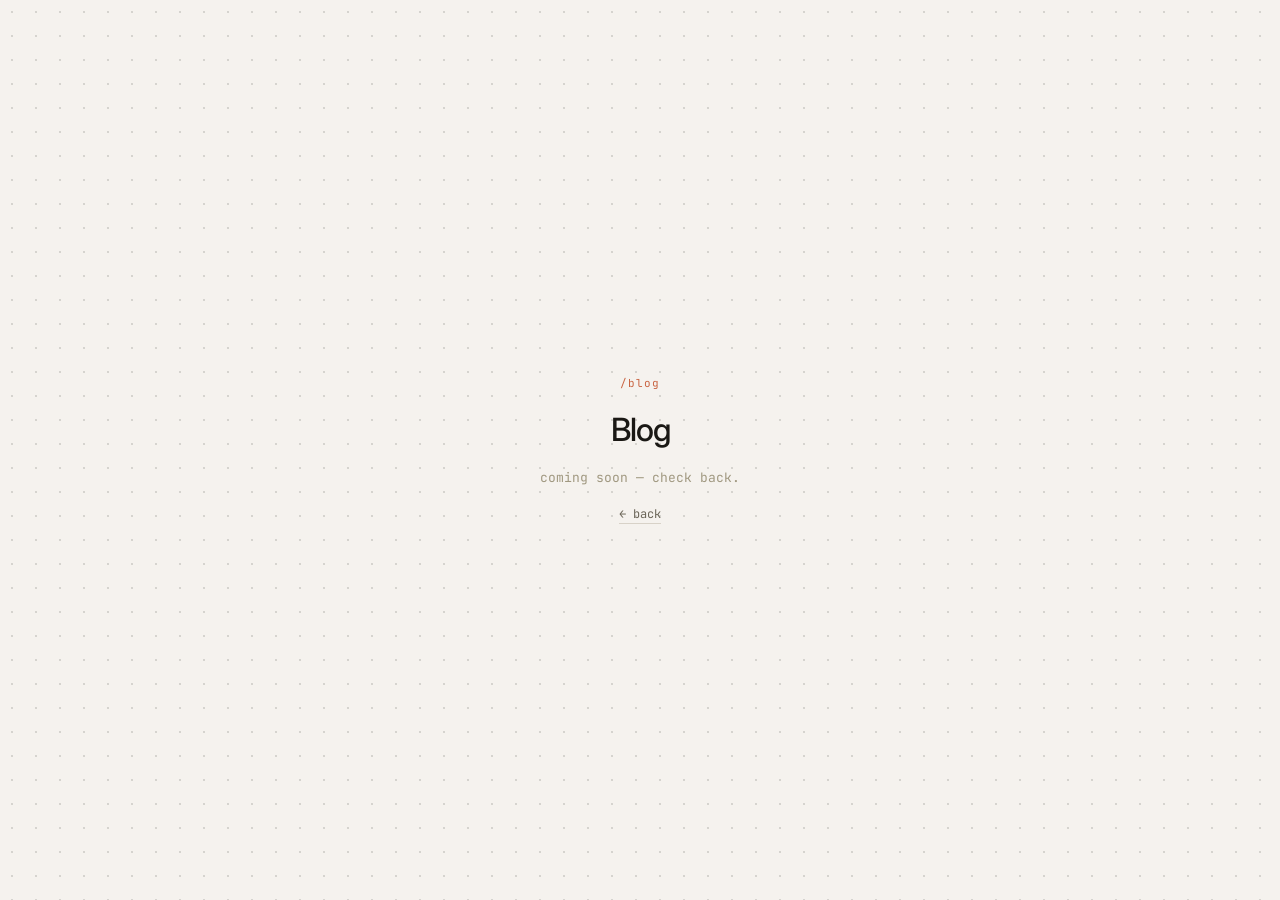
==== blog.html @ 1ad3049e "Add GitHub commits sync, favicons, placeholder pages, and content updates - Worker.js: GitHub GraphQ" ====
<!DOCTYPE html>
<html lang="en">
<head>
  <meta charset="UTF-8">
  <meta name="viewport" content="width=device-width, initial-scale=1.0">
  <title>Blog · sandeval</title>
  <link rel="preconnect" href="https://fonts.googleapis.com">
  <link href="https://fonts.googleapis.com/css2?family=Inter:wght@300;400;500&family=JetBrains+Mono:wght@400&display=swap" rel="stylesheet">
  <style>
    *, *::before, *::after { box-sizing: border-box; margin: 0; padding: 0; }
    :root {
      --bg: #f5f2ee; --border: #d8d2c8; --text: #1a1814;
      --text2: #6b6558; --text3: #a09880; --accent: #c96442;
    }
    body {
      font-family: 'Inter', sans-serif;
      background-color: var(--bg);
      background-image: radial-gradient(rgba(26,24,20,0.14) 1.4px, transparent 1.4px);
      background-size: 24px 24px;
      color: var(--text);
      min-height: 100vh;
      display: flex;
      align-items: center;
      justify-content: center;
    }
    .wrap {
      text-align: center;
      display: flex;
      flex-direction: column;
      align-items: center;
      gap: 20px;
    }
    .slug {
      font-family: 'JetBrains Mono', monospace;
      font-size: 11px;
      color: var(--accent);
      letter-spacing: 0.08em;
    }
    h1 {
      font-size: 32px;
      font-weight: 500;
      letter-spacing: -1px;
      color: var(--text);
    }
    p {
      font-size: 13px;
      color: var(--text3);
      font-family: 'JetBrains Mono', monospace;
    }
    a {
      font-size: 12px;
      color: var(--text2);
      text-decoration: none;
      font-family: 'JetBrains Mono', monospace;
      border-bottom: 0.5px solid var(--border);
      padding-bottom: 1px;
      transition: color 0.15s, border-color 0.15s;
    }
    a:hover { color: var(--accent); border-color: var(--accent); }
  </style>
</head>
<body>
  <div class="wrap">
    <span class="slug">/blog</span>
    <h1>Blog</h1>
    <p>coming soon — check back.</p>
    <a href="/">← back</a>
  </div>
</body>
</html>
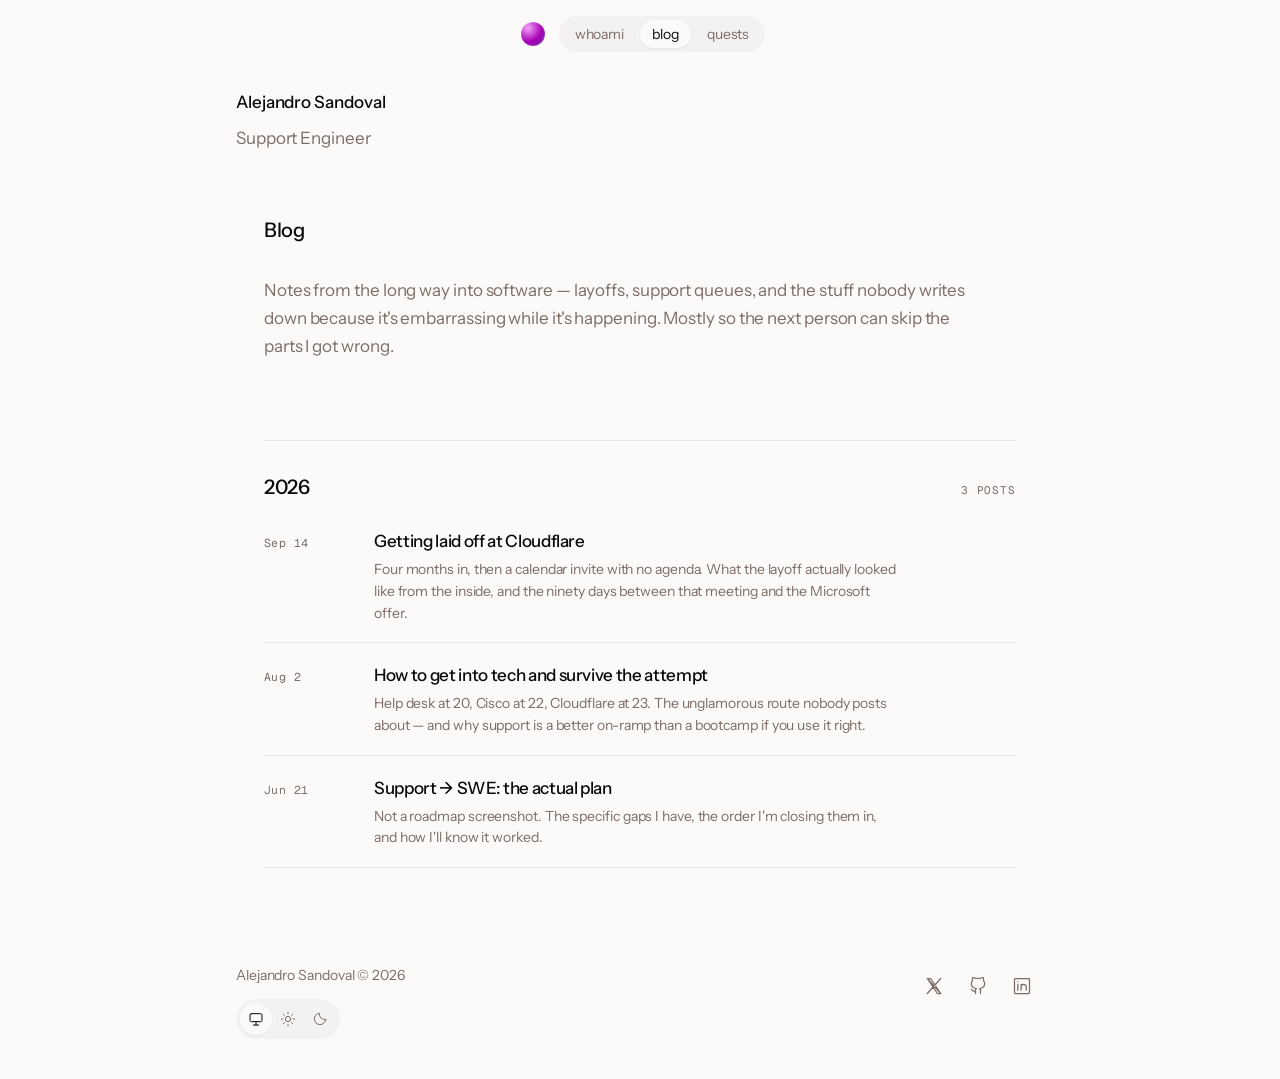
==== commit 25962a68: "Refactor: editorial template with shared styles, theme switcher, quests page Replace single-file ind" ====
--- a/blog.html
+++ b/blog.html
@@ -1,70 +1,96 @@
-<!DOCTYPE html>
-<html lang="en">
-<head>
-  <meta charset="UTF-8">
-  <meta name="viewport" content="width=device-width, initial-scale=1.0">
-  <title>Blog · sandeval</title>
-  <link rel="preconnect" href="https://fonts.googleapis.com">
-  <link href="https://fonts.googleapis.com/css2?family=Inter:wght@300;400;500&family=JetBrains+Mono:wght@400&display=swap" rel="stylesheet">
-  <style>
-    *, *::before, *::after { box-sizing: border-box; margin: 0; padding: 0; }
-    :root {
-      --bg: #f5f2ee; --border: #d8d2c8; --text: #1a1814;
-      --text2: #6b6558; --text3: #a09880; --accent: #c96442;
-    }
-    body {
-      font-family: 'Inter', sans-serif;
-      background-color: var(--bg);
-      background-image: radial-gradient(rgba(26,24,20,0.14) 1.4px, transparent 1.4px);
-      background-size: 24px 24px;
-      color: var(--text);
-      min-height: 100vh;
-      display: flex;
-      align-items: center;
-      justify-content: center;
-    }
-    .wrap {
-      text-align: center;
-      display: flex;
-      flex-direction: column;
-      align-items: center;
-      gap: 20px;
-    }
-    .slug {
-      font-family: 'JetBrains Mono', monospace;
-      font-size: 11px;
-      color: var(--accent);
-      letter-spacing: 0.08em;
-    }
-    h1 {
-      font-size: 32px;
-      font-weight: 500;
-      letter-spacing: -1px;
-      color: var(--text);
-    }
-    p {
-      font-size: 13px;
-      color: var(--text3);
-      font-family: 'JetBrains Mono', monospace;
-    }
-    a {
-      font-size: 12px;
-      color: var(--text2);
-      text-decoration: none;
-      font-family: 'JetBrains Mono', monospace;
-      border-bottom: 0.5px solid var(--border);
-      padding-bottom: 1px;
-      transition: color 0.15s, border-color 0.15s;
-    }
-    a:hover { color: var(--accent); border-color: var(--accent); }
-  </style>
-</head>
-<body>
-  <div class="wrap">
-    <span class="slug">/blog</span>
-    <h1>Blog</h1>
-    <p>coming soon — check back.</p>
-    <a href="/">← back</a>
-  </div>
-</body>
-</html>
+<!DOCTYPE html>
+<html lang="en">
+<head>
+<meta charset="UTF-8">
+<meta name="viewport" content="width=device-width, initial-scale=1">
+<title>Blog — Alejandro Sandoval</title>
+<meta name="description" content="Notes on getting into tech, surviving a layoff, and moving from support into software engineering.">
+<link rel="preconnect" href="https://fonts.googleapis.com">
+<link rel="preconnect" href="https://fonts.gstatic.com" crossorigin>
+<link href="https://fonts.googleapis.com/css2?family=Instrument+Sans:ital,wght@0,400..700;1,400..700&family=Geist+Mono:wght@300..600&display=swap" rel="stylesheet">
+<link rel="stylesheet" href="styles.css">
+<script src="site.js"></script>
+</head>
+<body>
+
+<a class="skip-link" href="#main">Skip to content</a>
+<nav class="nav" id="nav" aria-label="Main navigation">
+  <div class="nav-in">
+    <a class="brand" href="index.html" aria-label="Alejandro Sandoval — home"><span class="brand-dot" aria-hidden="true"></span></a>
+    <div class="nav-links">
+      <a href="index.html">whoami</a>
+      <a href="blog.html" aria-current="page">blog</a>
+      <a href="quests.html">quests</a>
+    </div>
+  </div>
+</nav>
+
+<header class="site-header">
+  <a href="index.html">Alejandro Sandoval</a>
+  <p>Support Engineer</p>
+</header>
+
+<main id="main" tabindex="-1">
+
+  <h1>Blog</h1>
+  <div class="prose">
+    <p>Notes from the long way into software — layoffs, support queues, and the stuff nobody writes down because it's embarrassing while it's happening. Mostly so the next person can skip the parts I got wrong.</p>
+  </div>
+
+  <section class="section" aria-labelledby="y2026">
+    <div class="section-head">
+      <h2 id="y2026">2026</h2>
+      <span class="section-meta">3 posts</span>
+    </div>
+
+    <a class="post-row" href="post-layoff.html">
+      <time datetime="2026-09-14">Sep 14</time>
+      <div>
+        <h3>Getting laid off at Cloudflare</h3>
+        <p>Four months in, then a calendar invite with no agenda. What the layoff actually looked like from the inside, and the ninety days between that meeting and the Microsoft offer.</p>
+      </div>
+    </a>
+
+    <a class="post-row" href="#">
+      <time datetime="2026-08-02">Aug 2</time>
+      <div>
+        <h3>How to get into tech and survive the attempt</h3>
+        <p>Help desk at 20, Cisco at 22, Cloudflare at 23. The unglamorous route nobody posts about — and why support is a better on-ramp than a bootcamp if you use it right.</p>
+      </div>
+    </a>
+
+    <a class="post-row" href="#">
+      <time datetime="2026-06-21">Jun 21</time>
+      <div>
+        <h3>Support → SWE: the actual plan</h3>
+        <p>Not a roadmap screenshot. The specific gaps I have, the order I'm closing them in, and how I'll know it worked.</p>
+      </div>
+    </a>
+  </section>
+
+</main>
+
+<footer>
+  <div class="footer-info">
+    <span>Alejandro Sandoval © 2026</span>
+    <div class="theme-picker" role="group" aria-label="Theme preference">
+      <button class="icon-btn" type="button" data-theme-choice="system" aria-label="System theme" aria-pressed="true" title="System theme"><svg viewBox="0 0 24 24" aria-hidden="true"><rect x="3" y="4" width="18" height="12" rx="2"/><path d="M8 21h8m-4-5v5"/></svg></button>
+      <button class="icon-btn" type="button" data-theme-choice="light" aria-label="Light theme" aria-pressed="false" title="Light theme"><svg viewBox="0 0 24 24" aria-hidden="true"><circle cx="12" cy="12" r="4"/><path d="M12 2v2m0 16v2M2 12h2m16 0h2M5 5l1.5 1.5m11 11L19 19M5 19l1.5-1.5m11-11L19 5"/></svg></button>
+      <button class="icon-btn" type="button" data-theme-choice="dark" aria-label="Dark theme" aria-pressed="false" title="Dark theme"><svg viewBox="0 0 24 24" aria-hidden="true"><path d="M20.5 13A8.5 8.5 0 0 1 11 3.5 8.5 8.5 0 1 0 20.5 13Z"/></svg></button>
+    </div>
+  </div>
+  <div class="foot-links" aria-label="Contact and social links">
+    <a class="icon-btn" href="https://x.com/0xsandeval" target="_blank" rel="noopener" aria-label="X" title="X"><svg viewBox="0 0 24 24" aria-hidden="true"><path d="m4 3 16 18M20 3 4 21M4 3h4l12 18h-4Z"/></svg></a>
+    <a class="icon-btn" href="https://github.com/sandeval" target="_blank" rel="noopener" aria-label="GitHub" title="GitHub"><svg viewBox="0 0 24 24" aria-hidden="true"><path d="M9 21v-3c-4 1-4-2-5-2m11 5v-4c0-1-.5-1.5-1-2 3-.4 6-1.5 6-6a5 5 0 0 0-1.5-3.5 5 5 0 0 0-.1-3.5S17 1.5 14.5 3a13 13 0 0 0-5 0C7 1.5 5.6 2 5.6 2a5 5 0 0 0-.1 3.5A5 5 0 0 0 4 9c0 4.5 3 5.6 6 6-.5.5-1 1-1 2"/></svg></a>
+    <a class="icon-btn" href="https://www.linkedin.com/in/sandeval/" target="_blank" rel="noopener" aria-label="LinkedIn" title="LinkedIn"><svg viewBox="0 0 24 24" aria-hidden="true"><rect x="3" y="3" width="18" height="18" rx="1"/><path d="M7 10v7m0-10v.1M11 17v-7m0 3a3 3 0 0 1 6 0v4"/></svg></a>
+  </div>
+</footer>
+
+<div class="devnote"><div class="devnote-in">
+  <h4>Nota de taller — borra este bloque antes de publicar</h4>
+  <p>Los títulos y bajadas son <b>borradores</b> con tus fechas reales del CV. Reescríbelos con lo que de verdad pasó — la bajada es lo único que la gente lee antes de decidir si entra, así que ahí va el gancho concreto, no el resumen.</p>
+  <p>Cuando tengas más de ~8 posts, agrupa por año con otro <code>.section</code>. Mientras tanto un solo bloque se ve más limpio que una lista larga.</p>
+</div></div>
+
+</body>
+</html>
--- a/styles.css
+++ b/styles.css
@@ -0,0 +1,743 @@
+/* ============================================================
+   sandeval.dev — sistema de diseño
+   Estructura y proporciones inspiradas en portafolios editoriales
+   de columna única. Identidad propia: magenta + 35mm.
+   ============================================================ */
+
+:root {
+  --bg:            #fbfaf9;
+  --fg:            #0c0a09;
+  --muted:         #7c6d67;
+  --faint:         #786c67;
+  --border:        #e8e4e3;
+  --border-strong: #d8d2d0;
+  --highlight:     #a600b5;   /* ← único token de identidad. Cámbialo aquí y cambia todo el sitio. */
+  --surface:       #f3f1f1;
+  --strip:         #1d1816;
+  --ok:            #4a7c59;
+
+  --max:     808px;   /* contenedor */
+  --gutter:  28px;
+  --measure: 65ch;    /* medida de lectura */
+  --nav-h:   68px;
+  color-scheme: light;
+}
+
+[data-theme="dark"] {
+  --bg:            #0c0a09;
+  --fg:            #fbfaf9;
+  --muted:         #aba09c;
+  --faint:         #a49790;
+  --border:        #ffffff1a;
+  --border-strong: #ffffff2e;
+  --highlight:     #e12afb;
+  --surface:       #1d1816;
+  --strip:         #f3f1f1;
+  --ok:            #7fa98b;
+  color-scheme: dark;
+}
+
+*, *::before, *::after { box-sizing: border-box; margin: 0; padding: 0; }
+
+html {
+  scroll-behavior: smooth;
+  -webkit-text-size-adjust: 100%;
+}
+
+body {
+  font-family: 'Instrument Sans', ui-sans-serif, system-ui, sans-serif;
+  font-size: 17px;          /* 1.0625rem */
+  line-height: 1.65;
+  letter-spacing: -.005em;
+  background: var(--bg);
+  color: var(--fg);
+  -webkit-font-smoothing: antialiased;
+  -moz-osx-font-smoothing: grayscale;
+  min-height: 100vh;
+  display: flex;
+  flex-direction: column;
+  transition: background .2s ease, color .2s ease;
+}
+
+::selection { background: var(--highlight); color: #fff; }
+
+.mono {
+  font-family: 'Geist Mono', ui-monospace, 'JetBrains Mono', monospace;
+  font-feature-settings: 'tnum' 1;
+}
+
+/* ───────────────────────── nav ───────────────────────── */
+
+.nav {
+  position: fixed;
+  top: 0;
+  left: 50%;
+  transform: translateX(-50%);
+  width: min(100%, calc(var(--max) + 32px));
+  z-index: 50;
+  background: color-mix(in srgb, var(--bg) 85%, transparent);
+  backdrop-filter: blur(10px);
+  -webkit-backdrop-filter: blur(10px);
+  border-bottom: 1px solid transparent;
+  transition: border-color .2s;
+}
+.nav.scrolled { border-bottom-color: var(--border); }
+
+.nav-in {
+  padding: 16px;
+  height: var(--nav-h);
+  display: flex;
+  align-items: center;
+  justify-content: center;
+  gap: 8px;
+}
+
+.brand {
+  display: grid;
+  place-items: center;
+  width: 36px;
+  height: 36px;
+  border-radius: 50%;
+  flex-shrink: 0;
+}
+.brand-dot {
+  width: 24px; height: 24px;
+  border-radius: 50%;
+  background: radial-gradient(circle at 30% 25%, #f2a3fa, var(--highlight) 55%, #6630a0);
+  box-shadow: inset 0 0 0 1px #ffffff26;
+}
+
+.nav-links {
+  display: flex;
+  gap: 4px;
+  padding: 4px;
+  border-radius: 999px;
+  background: var(--surface);
+}
+.nav-links a {
+  font-size: 14px;
+  color: var(--muted);
+  text-decoration: none;
+  padding: 4px 12px;
+  line-height: 20px;
+  border-radius: 999px;
+  transition: color .15s, background .15s;
+}
+.nav-links a:hover { color: var(--fg); }
+.nav-links a[aria-current="page"] {
+  color: var(--fg);
+  background: var(--bg);
+  box-shadow: 0 1px 3px #0000000d;
+}
+
+.icon-btn {
+  width: 44px; height: 44px;
+  display: flex; align-items: center; justify-content: center;
+  border: 0; background: transparent; cursor: pointer;
+  border-radius: 6px;
+  color: var(--muted);
+  text-decoration: none;
+  transition: color .15s, background .15s;
+}
+.icon-btn:hover { color: var(--fg); background: var(--surface); }
+.icon-btn svg {
+  width: 20px; height: 20px;
+  fill: none;
+  stroke: currentColor;
+  stroke-width: 1.5;
+  stroke-linecap: round;
+  stroke-linejoin: round;
+}
+
+:focus-visible { outline: 2px solid var(--highlight); outline-offset: 4px; }
+.skip-link {
+  position: fixed;
+  top: 8px;
+  left: 16px;
+  z-index: 100;
+  padding: 8px 12px;
+  background: var(--bg);
+  color: var(--fg);
+  transform: translateY(-160%);
+}
+.skip-link:focus { transform: translateY(0); }
+
+.site-header {
+  width: calc(100% - 48px);
+  max-width: var(--max);
+  margin: calc(var(--nav-h) + 20px) auto 64px;
+  font-size: 17px;
+  line-height: 28px;
+}
+.site-header a { color: var(--fg); text-decoration: none; font-weight: 500; }
+.site-header p { color: var(--muted); margin-top: 8px; }
+
+/* ───────────────────────── layout ───────────────────────── */
+
+main {
+  flex: 1;
+  max-width: var(--max);
+  width: 100%;
+  margin: 0 auto;
+  padding: 0 var(--gutter);
+  min-width: 0;
+  scroll-margin-top: calc(var(--nav-h) + 16px);
+}
+
+.measure { max-width: var(--measure); }
+
+/* ───────────────────────── retrato ───────────────────────── */
+
+.portrait {
+  position: relative;
+  isolation: isolate;
+  width: 160px;
+  aspect-ratio: 1;
+  margin-bottom: 16px;
+}
+.portrait-glow {
+  position: absolute;
+  inset: 0;
+  transform: scale(1.06);
+  border-radius: 3px;
+  filter: blur(14px) saturate(1.4);
+  opacity: .35;
+  pointer-events: none;
+}
+.portrait-img {
+  position: relative;
+  z-index: 1;
+  width: 100%; height: 100%;
+  object-fit: cover;
+  border-radius: 3px;
+  display: block;
+}
+/* marcador mientras no hay foto real */
+.portrait-empty {
+  position: relative;
+  z-index: 1;
+  width: 100%; height: 100%;
+  border-radius: 3px;
+  background: var(--surface);
+  border: 1px solid var(--border);
+  display: flex; align-items: center; justify-content: center;
+  font-family: 'Geist Mono', monospace;
+  font-size: 11px;
+  letter-spacing: .12em;
+  text-transform: uppercase;
+  color: var(--faint);
+  text-align: center;
+  padding: 10px;
+}
+
+/* ───────────────────────── tipografía ───────────────────────── */
+
+/* escala calcada de la retícula original:
+   3xl 30/1.2 · xl 20/1.4 · lg 18/1.555 · base 16/1.5 · sm 14/1.428 · tracking-tight -.025em */
+/* OJO: el h1 es de 20px, igual que los h2. La jerarquía aquí NO viene del
+   tamaño — viene del aire y de la posición. Es lo que hace que se vea quieto. */
+h1 {
+  font-size: 20px;
+  line-height: 1.4;
+  font-weight: 500;
+  letter-spacing: -.025em;
+  text-wrap: balance;
+  max-width: 56ch;
+  margin-bottom: 32px;
+}
+
+.prose p {
+  color: var(--muted);
+  margin-bottom: 12px;
+  max-width: var(--measure);
+}
+.prose p:last-child { margin-bottom: 0; }
+
+a.link {
+  color: var(--highlight);
+  text-decoration: none;
+  display: inline-flex;
+  align-items: center;
+  gap: 1px;
+}
+a.link:hover { text-decoration: underline; text-underline-offset: 2px; }
+a.link svg { width: 1em; height: 1em; fill: currentColor; }
+
+a.dashed {
+  color: var(--fg);
+  text-decoration: underline;
+  text-decoration-style: dashed;
+  text-underline-offset: 3px;
+  text-decoration-thickness: 1px;
+}
+a.dashed:hover { color: var(--highlight); }
+
+/* ───────────────────────── secciones ───────────────────────── */
+
+.section {
+  margin-top: 80px;
+  border-top: 1px solid var(--border);
+  padding-top: 32px;
+}
+.section-head {
+  display: flex;
+  align-items: baseline;
+  justify-content: space-between;
+  gap: 16px;
+  margin-bottom: 8px;
+}
+.section-head h2 {
+  font-size: 20px;
+  line-height: 1.4;
+  font-weight: 500;
+  letter-spacing: -.025em;
+}
+.section-meta {
+  font-family: 'Geist Mono', monospace;
+  font-size: 11px;
+  letter-spacing: .08em;
+  text-transform: uppercase;
+  color: var(--faint);
+  text-decoration: none;
+  white-space: nowrap;
+}
+a.section-meta:hover { color: var(--highlight); }
+
+ol.list, ul.list { list-style: none; }
+
+/* ── item de proyecto ── */
+.proj {
+  display: grid;
+  gap: 8px;
+  padding: 20px 0;
+  text-decoration: none;
+  color: inherit;
+}
+@media (min-width: 640px) {
+  .proj { grid-template-columns: minmax(0,1fr) auto; align-items: center; gap: 32px; }
+}
+.proj-title {
+  display: flex;
+  align-items: center;
+  gap: 8px;
+}
+.proj-title h3 {
+  font-size: 18px;
+  line-height: 1.555;
+  font-weight: 500;
+  letter-spacing: -.025em;
+  transition: color .18s;
+}
+.proj:hover .proj-title h3 { color: var(--highlight); }
+.proj-title svg {
+  width: 19px; height: 19px;
+  fill: currentColor;
+  color: var(--faint);
+  transition: transform .2s, color .2s;
+}
+.proj:hover .proj-title svg {
+  transform: translate(2px,-2px);
+  color: var(--fg);
+}
+.proj p {
+  font-size: 14px;
+  line-height: 1.428;
+  color: var(--muted);
+  margin-top: 4px;
+  max-width: 58ch;
+}
+.proj-stack {
+  font-family: 'Geist Mono', monospace;
+  font-size: 11px;
+  letter-spacing: .04em;
+  color: var(--faint);
+  margin-top: 10px;
+}
+
+/* proyecto aún no publicado */
+.proj.wip { cursor: default; }
+.proj.wip .proj-title h3 { color: var(--faint); }
+.proj.wip:hover .proj-title h3 { color: var(--faint); }
+.badge {
+  font-family: 'Geist Mono', monospace;
+  font-size: 10px;
+  letter-spacing: .1em;
+  text-transform: uppercase;
+  color: var(--faint);
+  border: 1px solid var(--border-strong);
+  border-radius: 999px;
+  padding: 2px 8px;
+  white-space: nowrap;
+}
+.badge.live  { color: var(--ok); border-color: color-mix(in srgb, var(--ok) 40%, transparent); }
+.badge.hot   { color: var(--highlight); border-color: color-mix(in srgb, var(--highlight) 40%, transparent); }
+
+/* ── item de nota / post ── */
+.note {
+  display: flex;
+  align-items: center;
+  gap: 8px;
+  width: 100%;
+}
+.note a {
+  display: block;
+  padding: 8px 0;
+  text-decoration: none;
+  flex: 1;
+  min-width: 0;
+}
+.note h3 {
+  font-size: 16px;
+  line-height: 1.5;
+  font-weight: 400;
+  letter-spacing: -.025em;
+  color: var(--muted);
+  transition: color .15s;
+}
+.note:hover h3 { color: var(--highlight); text-decoration: underline; text-underline-offset: 3px; }
+.note > svg { width: 1em; height: 1em; fill: currentColor; color: var(--faint); flex-shrink: 0; }
+.note:hover > svg { color: var(--highlight); }
+.note time {
+  font-family: 'Geist Mono', monospace;
+  font-size: 11px;
+  color: var(--faint);
+  white-space: nowrap;
+  letter-spacing: .04em;
+}
+
+/* ── fila de blog (página completa) ── */
+.post-row {
+  display: grid;
+  grid-template-columns: 1fr;
+  gap: 4px;
+  padding: 18px 0;
+  border-bottom: 1px solid var(--border);
+  text-decoration: none;
+  color: inherit;
+}
+@media (min-width: 640px) {
+  .post-row { grid-template-columns: 86px minmax(0,1fr); gap: 24px; align-items: baseline; }
+}
+.post-row:hover h3 { color: var(--highlight); }
+.post-row time {
+  font-family: 'Geist Mono', monospace;
+  font-size: 11.5px;
+  color: var(--faint);
+  letter-spacing: .04em;
+}
+.post-row h3 {
+  font-size: 17px;
+  font-weight: 500;
+  letter-spacing: -.02em;
+  transition: color .18s;
+}
+.post-row p {
+  font-size: 14px;
+  line-height: 1.55;
+  color: var(--muted);
+  margin-top: 4px;
+  max-width: 58ch;
+}
+
+/* ───────────────────────── quests ───────────────────────── */
+
+.quest {
+  display: grid;
+  grid-template-columns: 1fr;
+  gap: 6px;
+  padding: 20px 0;
+  border-bottom: 1px solid var(--border);
+}
+@media (min-width: 640px) {
+  .quest { grid-template-columns: 22px minmax(0,1fr) auto; gap: 16px; align-items: start; }
+}
+.quest-mark {
+  width: 15px; height: 15px;
+  border-radius: 4px;
+  border: 1.5px solid var(--border-strong);
+  margin-top: 4px;
+  display: flex; align-items: center; justify-content: center;
+  flex-shrink: 0;
+}
+.quest-mark svg { width: 10px; height: 10px; fill: #fff; opacity: 0; }
+.quest.done .quest-mark { background: var(--ok); border-color: var(--ok); }
+.quest.done .quest-mark svg { opacity: 1; }
+.quest.active .quest-mark { border-color: var(--highlight); }
+.quest.active .quest-mark::after {
+  content: '';
+  width: 7px; height: 7px;
+  border-radius: 2px;
+  background: var(--highlight);
+}
+.quest h3 {
+  font-size: 17px;
+  font-weight: 500;
+  letter-spacing: -.02em;
+}
+.quest.done h3 { color: var(--muted); }
+.quest p {
+  font-size: 14px;
+  line-height: 1.55;
+  color: var(--muted);
+  margin-top: 3px;
+  max-width: 56ch;
+}
+.quest-meta {
+  font-family: 'Geist Mono', monospace;
+  font-size: 11px;
+  letter-spacing: .05em;
+  color: var(--faint);
+  white-space: nowrap;
+  text-transform: uppercase;
+}
+.quest-stack {
+  font-family: 'Geist Mono', monospace;
+  font-size: 11px;
+  color: var(--faint);
+  margin-top: 8px;
+  letter-spacing: .04em;
+}
+
+/* barra de progreso de grupo */
+.quest-progress {
+  display: flex;
+  align-items: center;
+  gap: 10px;
+  margin-bottom: 20px;
+}
+.qp-track {
+  flex: 1;
+  height: 3px;
+  border-radius: 2px;
+  background: var(--border);
+  overflow: hidden;
+}
+.qp-fill { height: 100%; background: var(--highlight); border-radius: 2px; }
+.qp-label {
+  font-family: 'Geist Mono', monospace;
+  font-size: 11px;
+  color: var(--faint);
+  letter-spacing: .06em;
+}
+
+/* ───────────────────────── tira de 35mm ───────────────────────── */
+
+.filmstrip-wrap { margin-top: 80px; }
+.filmstrip {
+  position: relative;
+  background: var(--strip);
+  border-radius: 10px;
+  padding: 16px 0;
+  overflow-x: auto;
+  overflow-y: hidden;
+  scrollbar-width: none;
+  overscroll-behavior-x: contain;
+  box-shadow: inset 0 1px 0 rgba(255,255,255,.04), 0 4px 10px rgba(0,0,0,.08);
+}
+.filmstrip::-webkit-scrollbar { display: none; }
+
+.perf {
+  display: flex;
+  gap: 14px;
+  padding: 0 18px 7px;
+}
+.perf.bottom { padding: 7px 18px 0; }
+.perf span {
+  width: 13px; height: 9px;
+  border-radius: 2px;
+  background: var(--bg);
+  opacity: .78;
+  flex-shrink: 0;
+}
+
+.frames {
+  display: flex;
+  gap: 10px;
+  padding: 0 18px;
+}
+.frame {
+  position: relative;
+  width: 148px;
+  aspect-ratio: 3/2;
+  flex-shrink: 0;
+  border-radius: 2px;
+  background: color-mix(in srgb, var(--strip) 76%, #808080);
+  overflow: hidden;
+  transition: transform .22s cubic-bezier(.2,.7,.3,1), box-shadow .22s;
+}
+.frame:hover {
+  transform: translateY(-4px) scale(1.015);
+  box-shadow: 0 8px 18px rgba(0,0,0,.3);
+  z-index: 2;
+}
+.frame img { width: 100%; height: 100%; object-fit: cover; display: block; }
+.frame-num {
+  position: absolute;
+  bottom: 5px; left: 6px;
+  font-family: 'Geist Mono', monospace;
+  font-size: 9px;
+  letter-spacing: .1em;
+  color: rgba(255,255,255,.62);
+  text-shadow: 0 1px 2px rgba(0,0,0,.6);
+}
+.frame-empty {
+  width: 100%; height: 100%;
+  display: flex; align-items: center; justify-content: center;
+  font-family: 'Geist Mono', monospace;
+  font-size: 9px;
+  letter-spacing: .14em;
+  text-transform: uppercase;
+  color: rgba(255,255,255,.26);
+}
+[data-theme="dark"] .frame-empty { color: rgba(0,0,0,.26); }
+[data-theme="dark"] .frame-num { color: rgba(0,0,0,.5); text-shadow: none; }
+
+.filmstrip-cap {
+  display: flex;
+  justify-content: space-between;
+  align-items: baseline;
+  margin-top: 12px;
+  font-family: 'Geist Mono', monospace;
+  font-size: 11px;
+  letter-spacing: .08em;
+  text-transform: uppercase;
+  color: var(--faint);
+}
+
+/* ───────────────────────── artículo ───────────────────────── */
+
+.article-head { margin-bottom: 40px; max-width: var(--measure); }
+.draft-notice {
+  border-left: 2px solid var(--highlight);
+  padding: 8px 16px;
+  margin-bottom: 32px;
+  color: var(--muted);
+  background: var(--surface);
+  font-size: 14px;
+}
+.article-back {
+  font-size: 17px;
+  color: var(--highlight);
+  text-decoration: none;
+  display: inline-flex;
+  align-items: center;
+  gap: 4px;
+  margin-bottom: 24px;
+}
+.article-back:hover { text-decoration: underline; text-underline-offset: 2px; }
+.article-back svg { width: 1em; height: 1em; fill: currentColor; }
+
+.article-meta {
+  font-size: 14px;
+  color: var(--muted);
+  display: flex;
+  flex-wrap: wrap;
+  align-items: center;
+  gap: 4px 12px;
+}
+.article-head h1 { margin-bottom: 14px; }
+
+.article { max-width: var(--measure); }
+.article p { color: var(--muted); margin-bottom: 20px; }
+.article h2 {
+  font-size: 21px;
+  font-weight: 500;
+  letter-spacing: -.02em;
+  color: var(--fg);
+  margin: 42px 0 14px;
+}
+.article ul, .article ol { margin: 0 0 20px 20px; color: var(--muted); }
+.article li { margin-bottom: 8px; }
+.article strong { color: var(--fg); font-weight: 600; }
+.article blockquote {
+  border-left: 2px solid var(--highlight);
+  padding-left: 18px;
+  margin: 26px 0;
+  color: var(--fg);
+  font-size: 17px;
+}
+.article code {
+  font-family: 'Geist Mono', monospace;
+  font-size: .88em;
+  background: var(--surface);
+  border: 1px solid var(--border);
+  border-radius: 4px;
+  padding: 1px 5px;
+}
+.article hr { border: 0; border-top: 1px solid var(--border); margin: 42px 0; }
+
+/* ───────────────────────── footer ───────────────────────── */
+
+footer {
+  max-width: var(--max);
+  width: calc(100% - 48px);
+  margin: 96px auto 0;
+  padding: 0 0 40px;
+  display: flex;
+  justify-content: space-between;
+  align-items: flex-start;
+  gap: 16px;
+  flex-wrap: wrap;
+  font-size: 14px;
+  color: var(--muted);
+}
+footer a { color: var(--muted); text-decoration: none; }
+footer a:hover { color: var(--highlight); }
+.footer-info { display: flex; flex-direction: column; align-items: flex-start; gap: 12px; }
+.foot-links { display: flex; gap: 0; }
+.theme-picker {
+  display: flex;
+  padding: 4px;
+  border-radius: 999px;
+  background: var(--surface);
+}
+.theme-picker .icon-btn { width: 32px; height: 32px; border-radius: 50%; }
+.theme-picker .icon-btn svg { width: 16px; height: 16px; }
+.theme-picker [aria-pressed="true"] { background: var(--bg); color: var(--fg); box-shadow: 0 1px 3px #0000000d; }
+
+/* ───────────────────────── notas de taller ───────────────────────── */
+
+.devnote {
+  display: none;
+  max-width: var(--max);
+  margin: 64px auto 0;
+  padding: 0 24px;
+}
+.devnote-in {
+  border: 1px dashed var(--border-strong);
+  border-radius: 8px;
+  padding: 18px 20px;
+  background: color-mix(in srgb, var(--surface) 60%, transparent);
+}
+.devnote h4 {
+  font-family: 'Geist Mono', monospace;
+  font-size: 10px;
+  letter-spacing: .14em;
+  text-transform: uppercase;
+  color: var(--highlight);
+  margin-bottom: 10px;
+  font-weight: 500;
+}
+.devnote p { font-size: 13px; line-height: 1.65; color: var(--muted); margin-bottom: 7px; }
+.devnote p:last-child { margin-bottom: 0; }
+.devnote code {
+  font-family: 'Geist Mono', monospace;
+  font-size: .9em;
+  color: var(--fg);
+}
+
+@media (max-width: 640px) {
+  :root { --gutter: 24px; }
+  .section { margin-top: 60px; }
+  .quest { grid-template-columns: 20px minmax(0, 1fr); gap: 6px 12px; }
+  .quest-meta { grid-column: 2; }
+  footer { margin-top: 72px; }
+}
+
+@media (prefers-reduced-motion: reduce) {
+  html { scroll-behavior: auto; }
+  *, *::before, *::after {
+    transition: none !important;
+    animation: none !important;
+  }
+}
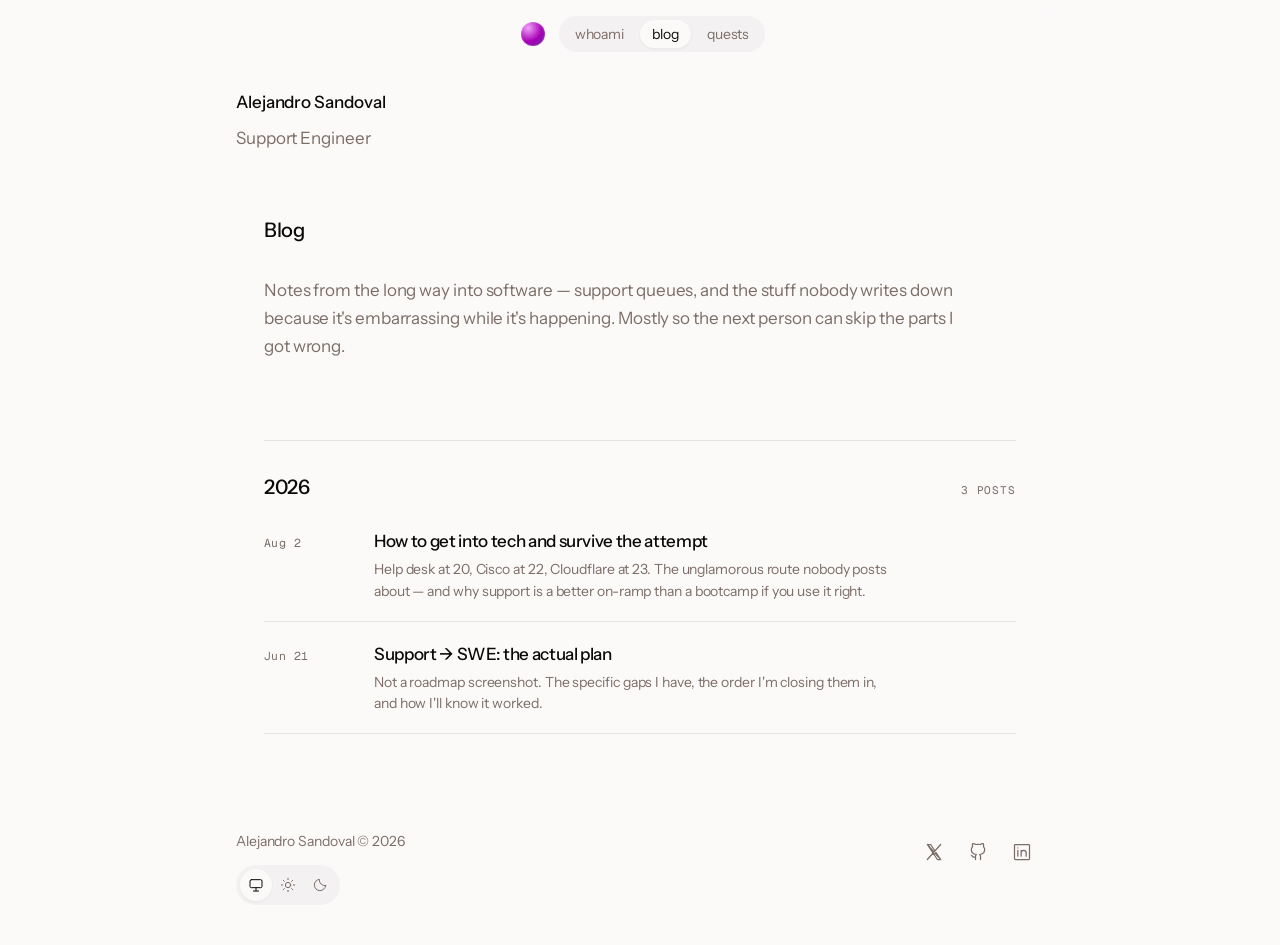
==== commit 388685e5: "Merge refactor/editorial-template: editorial redesign" ====
--- a/blog.html
+++ b/blog.html
@@ -4,7 +4,7 @@
 <meta charset="UTF-8">
 <meta name="viewport" content="width=device-width, initial-scale=1">
 <title>Blog — Alejandro Sandoval</title>
-<meta name="description" content="Notes on getting into tech, surviving a layoff, and moving from support into software engineering.">
+<meta name="description" content="Notes on getting into tech, and moving from support into software engineering.">
 <link rel="preconnect" href="https://fonts.googleapis.com">
 <link rel="preconnect" href="https://fonts.gstatic.com" crossorigin>
 <link href="https://fonts.googleapis.com/css2?family=Instrument+Sans:ital,wght@0,400..700;1,400..700&family=Geist+Mono:wght@300..600&display=swap" rel="stylesheet">
@@ -34,7 +34,7 @@
 
   <h1>Blog</h1>
   <div class="prose">
-    <p>Notes from the long way into software — layoffs, support queues, and the stuff nobody writes down because it's embarrassing while it's happening. Mostly so the next person can skip the parts I got wrong.</p>
+    <p>Notes from the long way into software — support queues, and the stuff nobody writes down because it's embarrassing while it's happening. Mostly so the next person can skip the parts I got wrong.</p>
   </div>
 
   <section class="section" aria-labelledby="y2026">
@@ -43,29 +43,21 @@
       <span class="section-meta">3 posts</span>
     </div>
 
-    <a class="post-row" href="post-layoff.html">
-      <time datetime="2026-09-14">Sep 14</time>
-      <div>
-        <h3>Getting laid off at Cloudflare</h3>
-        <p>Four months in, then a calendar invite with no agenda. What the layoff actually looked like from the inside, and the ninety days between that meeting and the Microsoft offer.</p>
-      </div>
-    </a>
-
-    <a class="post-row" href="#">
+    <div class="post-row">
       <time datetime="2026-08-02">Aug 2</time>
       <div>
         <h3>How to get into tech and survive the attempt</h3>
         <p>Help desk at 20, Cisco at 22, Cloudflare at 23. The unglamorous route nobody posts about — and why support is a better on-ramp than a bootcamp if you use it right.</p>
       </div>
-    </a>
+    </div>
 
-    <a class="post-row" href="#">
+    <div class="post-row">
       <time datetime="2026-06-21">Jun 21</time>
       <div>
         <h3>Support → SWE: the actual plan</h3>
         <p>Not a roadmap screenshot. The specific gaps I have, the order I'm closing them in, and how I'll know it worked.</p>
       </div>
-    </a>
+    </div>
   </section>
 
 </main>
@@ -86,11 +78,5 @@
   </div>
 </footer>
 
-<div class="devnote"><div class="devnote-in">
-  <h4>Nota de taller — borra este bloque antes de publicar</h4>
-  <p>Los títulos y bajadas son <b>borradores</b> con tus fechas reales del CV. Reescríbelos con lo que de verdad pasó — la bajada es lo único que la gente lee antes de decidir si entra, así que ahí va el gancho concreto, no el resumen.</p>
-  <p>Cuando tengas más de ~8 posts, agrupa por año con otro <code>.section</code>. Mientras tanto un solo bloque se ve más limpio que una lista larga.</p>
-</div></div>
-
 </body>
 </html>
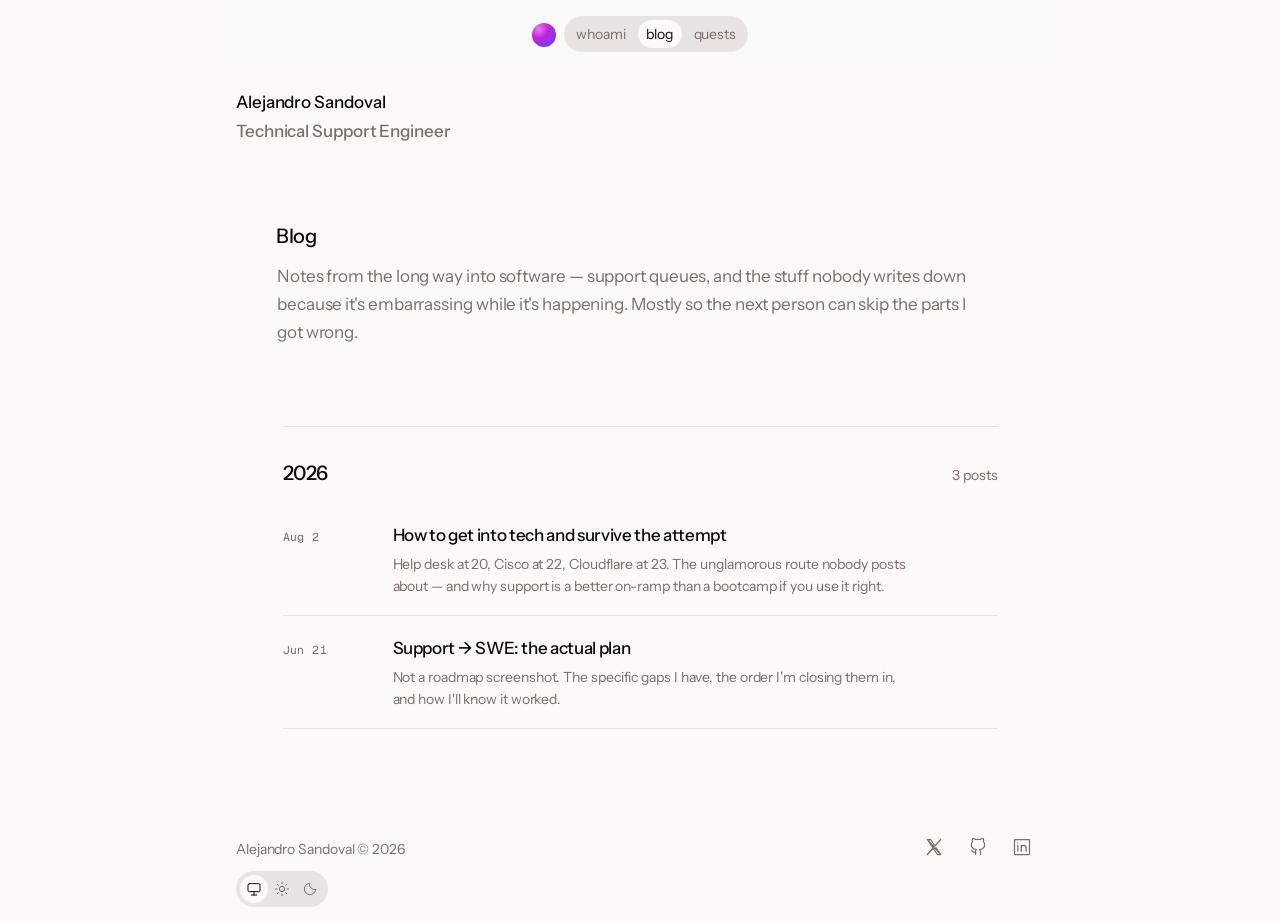
==== commit 3a0a60d2: "Match reference spacing/typography, add page-in animation, portrait placeholder, role -> Technical S" ====
--- a/blog.html
+++ b/blog.html
@@ -27,7 +27,7 @@
 
 <header class="site-header">
   <a href="index.html">Alejandro Sandoval</a>
-  <p>Support Engineer</p>
+  <p>Technical Support Engineer</p>
 </header>
 
 <main id="main" tabindex="-1">
--- a/styles.css
+++ b/styles.css
@@ -10,15 +10,16 @@
   --muted:         #7c6d67;
   --faint:         #786c67;
   --border:        #e8e4e3;
+  --accent:        #e8e4e3;
   --border-strong: #d8d2d0;
   --highlight:     #a600b5;   /* ← único token de identidad. Cámbialo aquí y cambia todo el sitio. */
   --surface:       #f3f1f1;
   --strip:         #1d1816;
   --ok:            #4a7c59;
 
-  --max:     808px;   /* contenedor */
-  --gutter:  28px;
-  --measure: 65ch;    /* medida de lectura */
+  --max:     840px;   /* contenedor (max-w-210) */
+  --gutter:  16px;
+  --measure: 66ch;    /* medida de lectura */
   --nav-h:   68px;
   color-scheme: light;
 }
@@ -29,6 +30,7 @@
   --muted:         #aba09c;
   --faint:         #a49790;
   --border:        #ffffff1a;
+  --accent:        #2b2422;
   --border-strong: #ffffff2e;
   --highlight:     #e12afb;
   --surface:       #1d1816;
@@ -47,13 +49,15 @@
 body {
   font-family: 'Instrument Sans', ui-sans-serif, system-ui, sans-serif;
   font-size: 17px;          /* 1.0625rem */
-  line-height: 1.65;
+  line-height: 1.7;
   letter-spacing: -.005em;
+  padding-top: 88px;       /* pt-22 */
+  padding-bottom: 16px;
   background: var(--bg);
   color: var(--fg);
   -webkit-font-smoothing: antialiased;
   -moz-osx-font-smoothing: grayscale;
-  min-height: 100vh;
+  min-height: 100dvh;
   display: flex;
   flex-direction: column;
   transition: background .2s ease, color .2s ease;
@@ -73,62 +77,51 @@
   top: 0;
   left: 50%;
   transform: translateX(-50%);
-  width: min(100%, calc(var(--max) + 32px));
-  z-index: 50;
-  background: color-mix(in srgb, var(--bg) 85%, transparent);
-  backdrop-filter: blur(10px);
-  -webkit-backdrop-filter: blur(10px);
-  border-bottom: 1px solid transparent;
-  transition: border-color .2s;
-}
-.nav.scrolled { border-bottom-color: var(--border); }
+  width: min(100%, var(--max));
+  z-index: 60;
+  background: color-mix(in oklab, var(--bg) 80%, transparent);
+  backdrop-filter: blur(4px);
+  -webkit-backdrop-filter: blur(4px);
+}
 
 .nav-in {
   padding: 16px;
-  height: var(--nav-h);
   display: flex;
   align-items: center;
   justify-content: center;
   gap: 8px;
 }
 
-.brand {
-  display: grid;
-  place-items: center;
-  width: 36px;
-  height: 36px;
-  border-radius: 50%;
-  flex-shrink: 0;
-}
+.brand { display: block; flex-shrink: 0; margin-top: 2px; }
 .brand-dot {
+  display: block;
   width: 24px; height: 24px;
   border-radius: 50%;
-  background: radial-gradient(circle at 30% 25%, #f2a3fa, var(--highlight) 55%, #6630a0);
-  box-shadow: inset 0 0 0 1px #ffffff26;
+  background: radial-gradient(circle at 28% 24%, rgb(232 121 249) 0%, rgb(192 38 211) 38%, rgb(124 58 237) 72%, rgb(49 46 129) 100%);
 }
 
 .nav-links {
   display: flex;
+  align-items: center;
+  justify-content: center;
   gap: 4px;
   padding: 4px;
   border-radius: 999px;
-  background: var(--surface);
+  background: var(--accent);
 }
 .nav-links a {
   font-size: 14px;
-  color: var(--muted);
-  text-decoration: none;
-  padding: 4px 12px;
   line-height: 20px;
+  color: var(--muted);
+  text-decoration: none;
+  padding: 4px 8px;
+  min-width: 44px;
+  text-align: center;
   border-radius: 999px;
   transition: color .15s, background .15s;
 }
 .nav-links a:hover { color: var(--fg); }
-.nav-links a[aria-current="page"] {
-  color: var(--fg);
-  background: var(--bg);
-  box-shadow: 0 1px 3px #0000000d;
-}
+.nav-links a[aria-current="page"] { color: var(--fg); background: var(--bg); }
 
 .icon-btn {
   width: 44px; height: 44px;
@@ -163,14 +156,18 @@
 .skip-link:focus { transform: translateY(0); }
 
 .site-header {
-  width: calc(100% - 48px);
+  width: 100%;
   max-width: var(--max);
-  margin: calc(var(--nav-h) + 20px) auto 64px;
+  margin: 0 auto 64px;
+  padding: 0 var(--gutter);
   font-size: 17px;
-  line-height: 28px;
-}
-.site-header a { color: var(--fg); text-decoration: none; font-weight: 500; }
-.site-header p { color: var(--muted); margin-top: 8px; }
+  line-height: 1.7;
+  font-weight: 500;
+  display: flex;
+  flex-direction: column;
+}
+.site-header a { color: var(--fg); text-decoration: none; }
+.site-header p { color: var(--muted); margin: 0; max-width: none; }
 
 /* ───────────────────────── layout ───────────────────────── */
 
@@ -181,27 +178,32 @@
   margin: 0 auto;
   padding: 0 var(--gutter);
   min-width: 0;
-  scroll-margin-top: calc(var(--nav-h) + 16px);
+  scroll-margin-top: 88px;
+  animation: page-in .3s cubic-bezier(.65, .05, .36, 1) both;
+}
+@keyframes page-in {
+  from { transform: translateY(7px); filter: blur(2px); }
+  to   { transform: translateY(0);   filter: blur(0); }
 }
 
 .measure { max-width: var(--measure); }
 
 /* ───────────────────────── retrato ───────────────────────── */
 
+.portrait-wrap { width: 100%; max-width: 752px; margin: 0 auto 40px; }
 .portrait {
   position: relative;
   isolation: isolate;
   width: 160px;
   aspect-ratio: 1;
-  margin-bottom: 16px;
 }
 .portrait-glow {
   position: absolute;
   inset: 0;
-  transform: scale(1.06);
-  border-radius: 3px;
-  filter: blur(14px) saturate(1.4);
-  opacity: .35;
+  transform: scale(1.05);
+  border-radius: 6px;
+  filter: blur(16px) saturate(1.5);
+  opacity: .65;
   pointer-events: none;
 }
 .portrait-img {
@@ -209,7 +211,7 @@
   z-index: 1;
   width: 100%; height: 100%;
   object-fit: cover;
-  border-radius: 3px;
+  border-radius: 6px;
   display: block;
 }
 /* marcador mientras no hay foto real */
@@ -217,41 +219,38 @@
   position: relative;
   z-index: 1;
   width: 100%; height: 100%;
-  border-radius: 3px;
-  background: var(--surface);
-  border: 1px solid var(--border);
+  border-radius: 6px;
+  background: var(--accent);
   display: flex; align-items: center; justify-content: center;
-  font-family: 'Geist Mono', monospace;
-  font-size: 11px;
-  letter-spacing: .12em;
-  text-transform: uppercase;
-  color: var(--faint);
+  font-size: 14px;
+  color: var(--muted);
   text-align: center;
-  padding: 10px;
 }
 
 /* ───────────────────────── tipografía ───────────────────────── */
 
-/* escala calcada de la retícula original:
-   3xl 30/1.2 · xl 20/1.4 · lg 18/1.555 · base 16/1.5 · sm 14/1.428 · tracking-tight -.025em */
-/* OJO: el h1 es de 20px, igual que los h2. La jerarquía aquí NO viene del
-   tamaño — viene del aire y de la posición. Es lo que hace que se vea quieto. */
+/* Medidas tomadas del CSS de referencia:
+   h1-h3 20/28 medium, tracking -.025em, max 56ch, centrados
+   p 66ch, margin-block 12, line-height 1.65 · sección 65ch */
 h1 {
   font-size: 20px;
   line-height: 1.4;
   font-weight: 500;
   letter-spacing: -.025em;
   text-wrap: balance;
+  width: 100%;
   max-width: 56ch;
-  margin-bottom: 32px;
-}
-
-.prose p {
-  color: var(--muted);
-  margin-bottom: 12px;
-  max-width: var(--measure);
-}
-.prose p:last-child { margin-bottom: 0; }
+  margin: 12px auto;
+}
+
+.prose p, main > p {
+  color: var(--muted);
+  text-wrap: pretty;
+  width: 100%;
+  max-width: 66ch;
+  margin: 12px auto;
+  line-height: 1.65;
+}
 
 a.link {
   color: var(--highlight);
@@ -275,7 +274,9 @@
 /* ───────────────────────── secciones ───────────────────────── */
 
 .section {
-  margin-top: 80px;
+  width: 100%;
+  max-width: 65ch;
+  margin: 80px auto 0;
   border-top: 1px solid var(--border);
   padding-top: 32px;
 }
@@ -284,22 +285,24 @@
   align-items: baseline;
   justify-content: space-between;
   gap: 16px;
-  margin-bottom: 8px;
+  margin-bottom: 16px;
 }
 .section-head h2 {
   font-size: 20px;
   line-height: 1.4;
   font-weight: 500;
   letter-spacing: -.025em;
+  margin: 0;
+  max-width: none;
 }
 .section-meta {
-  font-family: 'Geist Mono', monospace;
-  font-size: 11px;
-  letter-spacing: .08em;
-  text-transform: uppercase;
-  color: var(--faint);
+  font-size: 14px;
+  line-height: 1.43;
+  color: var(--muted);
   text-decoration: none;
   white-space: nowrap;
+  flex-shrink: 0;
+  transition: color .15s;
 }
 a.section-meta:hover { color: var(--highlight); }
 
@@ -326,6 +329,8 @@
   line-height: 1.555;
   font-weight: 500;
   letter-spacing: -.025em;
+  margin: 0;
+  width: fit-content;
   transition: color .18s;
 }
 .proj:hover .proj-title h3 { color: var(--highlight); }
@@ -341,36 +346,11 @@
 }
 .proj p {
   font-size: 14px;
-  line-height: 1.428;
-  color: var(--muted);
-  margin-top: 4px;
-  max-width: 58ch;
-}
-.proj-stack {
-  font-family: 'Geist Mono', monospace;
-  font-size: 11px;
-  letter-spacing: .04em;
-  color: var(--faint);
-  margin-top: 10px;
-}
-
-/* proyecto aún no publicado */
-.proj.wip { cursor: default; }
-.proj.wip .proj-title h3 { color: var(--faint); }
-.proj.wip:hover .proj-title h3 { color: var(--faint); }
-.badge {
-  font-family: 'Geist Mono', monospace;
-  font-size: 10px;
-  letter-spacing: .1em;
-  text-transform: uppercase;
-  color: var(--faint);
-  border: 1px solid var(--border-strong);
-  border-radius: 999px;
-  padding: 2px 8px;
-  white-space: nowrap;
-}
-.badge.live  { color: var(--ok); border-color: color-mix(in srgb, var(--ok) 40%, transparent); }
-.badge.hot   { color: var(--highlight); border-color: color-mix(in srgb, var(--highlight) 40%, transparent); }
+  line-height: 1.43;
+  color: var(--muted);
+  margin: 4px 0 0;
+  max-width: 100%;
+}
 
 /* ── item de nota / post ── */
 .note {
@@ -392,6 +372,8 @@
   font-weight: 400;
   letter-spacing: -.025em;
   color: var(--muted);
+  margin: 0;
+  max-width: none;
   transition: color .15s;
 }
 .note:hover h3 { color: var(--highlight); text-decoration: underline; text-underline-offset: 3px; }
@@ -520,90 +502,6 @@
   letter-spacing: .06em;
 }
 
-/* ───────────────────────── tira de 35mm ───────────────────────── */
-
-.filmstrip-wrap { margin-top: 80px; }
-.filmstrip {
-  position: relative;
-  background: var(--strip);
-  border-radius: 10px;
-  padding: 16px 0;
-  overflow-x: auto;
-  overflow-y: hidden;
-  scrollbar-width: none;
-  overscroll-behavior-x: contain;
-  box-shadow: inset 0 1px 0 rgba(255,255,255,.04), 0 4px 10px rgba(0,0,0,.08);
-}
-.filmstrip::-webkit-scrollbar { display: none; }
-
-.perf {
-  display: flex;
-  gap: 14px;
-  padding: 0 18px 7px;
-}
-.perf.bottom { padding: 7px 18px 0; }
-.perf span {
-  width: 13px; height: 9px;
-  border-radius: 2px;
-  background: var(--bg);
-  opacity: .78;
-  flex-shrink: 0;
-}
-
-.frames {
-  display: flex;
-  gap: 10px;
-  padding: 0 18px;
-}
-.frame {
-  position: relative;
-  width: 148px;
-  aspect-ratio: 3/2;
-  flex-shrink: 0;
-  border-radius: 2px;
-  background: color-mix(in srgb, var(--strip) 76%, #808080);
-  overflow: hidden;
-  transition: transform .22s cubic-bezier(.2,.7,.3,1), box-shadow .22s;
-}
-.frame:hover {
-  transform: translateY(-4px) scale(1.015);
-  box-shadow: 0 8px 18px rgba(0,0,0,.3);
-  z-index: 2;
-}
-.frame img { width: 100%; height: 100%; object-fit: cover; display: block; }
-.frame-num {
-  position: absolute;
-  bottom: 5px; left: 6px;
-  font-family: 'Geist Mono', monospace;
-  font-size: 9px;
-  letter-spacing: .1em;
-  color: rgba(255,255,255,.62);
-  text-shadow: 0 1px 2px rgba(0,0,0,.6);
-}
-.frame-empty {
-  width: 100%; height: 100%;
-  display: flex; align-items: center; justify-content: center;
-  font-family: 'Geist Mono', monospace;
-  font-size: 9px;
-  letter-spacing: .14em;
-  text-transform: uppercase;
-  color: rgba(255,255,255,.26);
-}
-[data-theme="dark"] .frame-empty { color: rgba(0,0,0,.26); }
-[data-theme="dark"] .frame-num { color: rgba(0,0,0,.5); text-shadow: none; }
-
-.filmstrip-cap {
-  display: flex;
-  justify-content: space-between;
-  align-items: baseline;
-  margin-top: 12px;
-  font-family: 'Geist Mono', monospace;
-  font-size: 11px;
-  letter-spacing: .08em;
-  text-transform: uppercase;
-  color: var(--faint);
-}
-
 /* ───────────────────────── artículo ───────────────────────── */
 
 .article-head { margin-bottom: 40px; max-width: var(--measure); }
@@ -670,68 +568,38 @@
 
 footer {
   max-width: var(--max);
-  width: calc(100% - 48px);
+  width: 100%;
   margin: 96px auto 0;
-  padding: 0 0 40px;
+  padding: 0 var(--gutter);
   display: flex;
   justify-content: space-between;
   align-items: flex-start;
   gap: 16px;
-  flex-wrap: wrap;
-  font-size: 14px;
+  font-size: 14px;
+  line-height: 1.43;
   color: var(--muted);
 }
 footer a { color: var(--muted); text-decoration: none; }
 footer a:hover { color: var(--highlight); }
-.footer-info { display: flex; flex-direction: column; align-items: flex-start; gap: 12px; }
+.footer-info { display: flex; flex-direction: column; align-items: flex-start; gap: 12px; margin-top: 14px; }
 .foot-links { display: flex; gap: 0; }
 .theme-picker {
   display: flex;
   padding: 4px;
   border-radius: 999px;
-  background: var(--surface);
-}
-.theme-picker .icon-btn { width: 32px; height: 32px; border-radius: 50%; }
+  background: var(--accent);
+}
+.theme-picker .icon-btn { width: 28px; height: 28px; border-radius: 50%; }
 .theme-picker .icon-btn svg { width: 16px; height: 16px; }
-.theme-picker [aria-pressed="true"] { background: var(--bg); color: var(--fg); box-shadow: 0 1px 3px #0000000d; }
-
-/* ───────────────────────── notas de taller ───────────────────────── */
-
-.devnote {
-  display: none;
-  max-width: var(--max);
-  margin: 64px auto 0;
-  padding: 0 24px;
-}
-.devnote-in {
-  border: 1px dashed var(--border-strong);
-  border-radius: 8px;
-  padding: 18px 20px;
-  background: color-mix(in srgb, var(--surface) 60%, transparent);
-}
-.devnote h4 {
-  font-family: 'Geist Mono', monospace;
-  font-size: 10px;
-  letter-spacing: .14em;
-  text-transform: uppercase;
-  color: var(--highlight);
-  margin-bottom: 10px;
-  font-weight: 500;
-}
-.devnote p { font-size: 13px; line-height: 1.65; color: var(--muted); margin-bottom: 7px; }
-.devnote p:last-child { margin-bottom: 0; }
-.devnote code {
-  font-family: 'Geist Mono', monospace;
-  font-size: .9em;
-  color: var(--fg);
-}
+.theme-picker .icon-btn:hover { background: var(--accent); color: var(--fg); }
+.theme-picker [aria-pressed="true"] { background: var(--bg); color: var(--fg); }
 
 @media (max-width: 640px) {
-  :root { --gutter: 24px; }
   .section { margin-top: 60px; }
   .quest { grid-template-columns: 20px minmax(0, 1fr); gap: 6px 12px; }
   .quest-meta { grid-column: 2; }
   footer { margin-top: 72px; }
+  .foot-links { flex-wrap: wrap; justify-content: flex-end; }
 }
 
 @media (prefers-reduced-motion: reduce) {
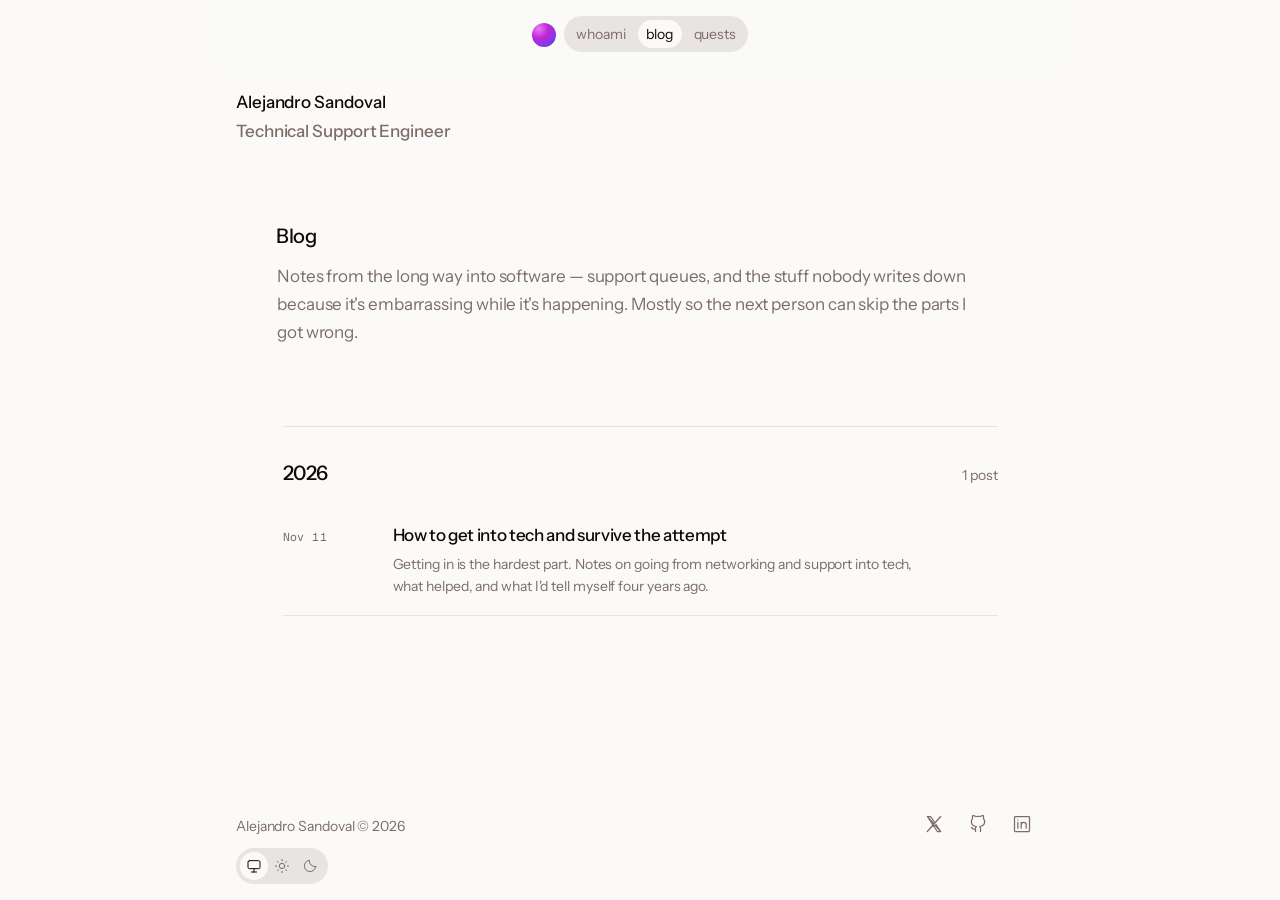
==== commit 0a8d7731: "Add first post: How to get into tech and survive the attempt Article template (editorial header, cov" ====
--- a/blog.html
+++ b/blog.html
@@ -40,24 +40,16 @@
   <section class="section" aria-labelledby="y2026">
     <div class="section-head">
       <h2 id="y2026">2026</h2>
-      <span class="section-meta">3 posts</span>
+      <span class="section-meta">1 post</span>
     </div>
 
-    <div class="post-row">
-      <time datetime="2026-08-02">Aug 2</time>
+    <a class="post-row" href="post-how-to-get-into-tech.html">
+      <time datetime="2026-11-11">Nov 11</time>
       <div>
         <h3>How to get into tech and survive the attempt</h3>
-        <p>Help desk at 20, Cisco at 22, Cloudflare at 23. The unglamorous route nobody posts about — and why support is a better on-ramp than a bootcamp if you use it right.</p>
+        <p>Getting in is the hardest part. Notes on going from networking and support into tech, what helped, and what I'd tell myself four years ago.</p>
       </div>
-    </div>
-
-    <div class="post-row">
-      <time datetime="2026-06-21">Jun 21</time>
-      <div>
-        <h3>Support → SWE: the actual plan</h3>
-        <p>Not a roadmap screenshot. The specific gaps I have, the order I'm closing them in, and how I'll know it worked.</p>
-      </div>
-    </div>
+    </a>
   </section>
 
 </main>
--- a/styles.css
+++ b/styles.css
@@ -200,6 +200,8 @@
 .portrait-glow {
   position: absolute;
   inset: 0;
+  width: 100%; height: 100%;
+  object-fit: cover;
   transform: scale(1.05);
   border-radius: 6px;
   filter: blur(16px) saturate(1.5);
@@ -564,6 +566,187 @@
 }
 .article hr { border: 0; border-top: 1px solid var(--border); margin: 42px 0; }
 
+/* ───────────────────────── artículo (post) ───────────────────────── */
+
+.read-progress {
+  position: fixed;
+  top: 0; left: 0; right: 0;
+  height: 2px;
+  background: var(--highlight);
+  transform-origin: 0 50%;
+  transform: scaleX(0);
+  z-index: 70;
+}
+
+.post-back {
+  display: inline-flex;
+  align-items: center;
+  gap: 4px;
+  color: var(--highlight);
+  text-decoration: none;
+  margin-bottom: 32px;
+}
+.post-back:hover { text-decoration: underline; text-underline-offset: 3px; }
+
+.post-head { max-width: 66ch; margin: 0 auto 40px; }
+h1.post-title {
+  font-size: clamp(30px, 5.2vw, 42px);
+  line-height: 1.1;
+  font-weight: 600;
+  letter-spacing: -.035em;
+  text-wrap: balance;
+  max-width: none;
+  margin: 0 0 16px;
+}
+.post-dek {
+  font-size: 19px;
+  line-height: 1.5;
+  letter-spacing: -.01em;
+  color: var(--muted);
+  text-wrap: pretty;
+  margin: 0 0 28px;
+}
+.post-by { display: flex; align-items: center; gap: 12px; font-size: 14px; line-height: 1.4; color: var(--muted); }
+.post-by strong { display: block; color: var(--fg); font-weight: 500; font-size: 15px; }
+.post-by img, .post-author img { border-radius: 50%; object-fit: cover; flex-shrink: 0; }
+.post-tags { list-style: none; display: flex; flex-wrap: wrap; gap: 8px; margin-top: 20px; }
+.post-tags li {
+  font-size: 12px;
+  line-height: 1;
+  padding: 6px 10px;
+  border-radius: 999px;
+  background: var(--accent);
+  color: var(--muted);
+}
+
+.post-cover, .post-fig { margin: 0 auto 48px; }
+.post-cover { max-width: 752px; }
+.post-fig { margin: 40px -48px; }
+.fig-box {
+  aspect-ratio: 16 / 9;
+  border-radius: 10px;
+  display: grid;
+  place-items: center;
+  background: linear-gradient(135deg, color-mix(in srgb, var(--highlight) 16%, var(--accent)), var(--accent));
+  box-shadow: inset 0 0 0 1px var(--border);
+  overflow: hidden;
+}
+.fig-box span { font-size: 13px; color: var(--muted); letter-spacing: .02em; }
+.fig-box img, figure img { width: 100%; height: 100%; object-fit: cover; display: block; }
+figcaption { margin-top: 10px; font-size: 13px; line-height: 1.5; color: var(--muted); text-align: center; }
+
+.post-body { max-width: 66ch; margin: 0 auto; }
+.post-body p {
+  font-size: 18px;
+  line-height: 1.7;
+  letter-spacing: -.01em;
+  color: color-mix(in srgb, var(--fg) 84%, var(--bg));
+  text-wrap: pretty;
+  margin: 0 0 22px;
+}
+.post-body h2 {
+  font-size: 24px;
+  line-height: 1.25;
+  font-weight: 600;
+  letter-spacing: -.03em;
+  max-width: none;
+  margin: 56px 0 16px;
+}
+.post-body a { color: var(--highlight); }
+
+.pullquote {
+  margin: 40px 0;
+  padding: 2px 0 2px 20px;
+  border-left: 2px solid var(--highlight);
+  font-size: 24px;
+  line-height: 1.35;
+  font-weight: 500;
+  letter-spacing: -.03em;
+  text-wrap: balance;
+}
+
+.callout {
+  margin: 40px 0 32px;
+  padding: 20px 22px;
+  border-radius: 10px;
+  background: var(--surface);
+  border: 1px solid var(--border);
+}
+.callout-label {
+  font-family: 'Geist Mono', ui-monospace, monospace;
+  font-size: 11px;
+  letter-spacing: .1em;
+  text-transform: uppercase;
+  color: var(--highlight);
+  margin-bottom: 8px;
+}
+.post-body .callout p { margin: 0; font-size: 17px; }
+
+.timeline { list-style: none; margin: 32px 0 8px; padding: 0; }
+.timeline li {
+  position: relative;
+  display: grid;
+  padding: 0 0 26px 28px;
+  line-height: 1.4;
+}
+.timeline li::before {
+  content: '';
+  position: absolute;
+  left: 4px; top: 8px; bottom: -8px;
+  width: 1px;
+  background: var(--border-strong);
+}
+.timeline li:last-child { padding-bottom: 0; }
+.timeline li:last-child::before { display: none; }
+.timeline li::after {
+  content: '';
+  position: absolute;
+  left: 0; top: 6px;
+  width: 9px; height: 9px;
+  border-radius: 50%;
+  background: var(--bg);
+  border: 2px solid var(--highlight);
+}
+.timeline li:last-child::after { background: var(--highlight); }
+.tl-when { font-family: 'Geist Mono', ui-monospace, monospace; font-size: 11px; letter-spacing: .08em; text-transform: uppercase; color: var(--muted); }
+.tl-role { font-size: 17px; font-weight: 500; letter-spacing: -.02em; margin-top: 2px; }
+.tl-org { font-size: 15px; color: var(--muted); }
+
+.lessons { list-style: none; counter-reset: lesson; margin: 8px 0 24px; padding: 0; }
+.lessons li {
+  counter-increment: lesson;
+  display: flex;
+  gap: 16px;
+  padding: 16px 0;
+  border-top: 1px solid var(--border);
+  font-size: 18px;
+  line-height: 1.55;
+  letter-spacing: -.01em;
+}
+.lessons li:last-child { border-bottom: 1px solid var(--border); }
+.lessons li::before {
+  content: counter(lesson, decimal-leading-zero);
+  font-family: 'Geist Mono', ui-monospace, monospace;
+  font-size: 13px;
+  line-height: 2;
+  color: var(--highlight);
+  flex-shrink: 0;
+}
+.lessons strong { font-weight: 600; }
+
+.post-foot { max-width: 66ch; margin: 64px auto 0; padding-top: 28px; border-top: 1px solid var(--border); }
+.post-author { display: flex; gap: 14px; align-items: center; margin-bottom: 24px; }
+.post-author p { font-size: 14px; line-height: 1.5; color: var(--muted); margin: 0; max-width: none; }
+.post-author strong { color: var(--fg); font-weight: 500; font-size: 15px; }
+.post-foot .post-back { margin-bottom: 0; }
+
+@media (max-width: 900px) { .post-fig { margin-inline: 0; } }
+@media (max-width: 640px) {
+  .post-body p, .lessons li { font-size: 17px; }
+  .pullquote { font-size: 21px; }
+  .post-body h2 { font-size: 22px; margin-top: 44px; }
+}
+
 /* ───────────────────────── footer ───────────────────────── */
 
 footer {
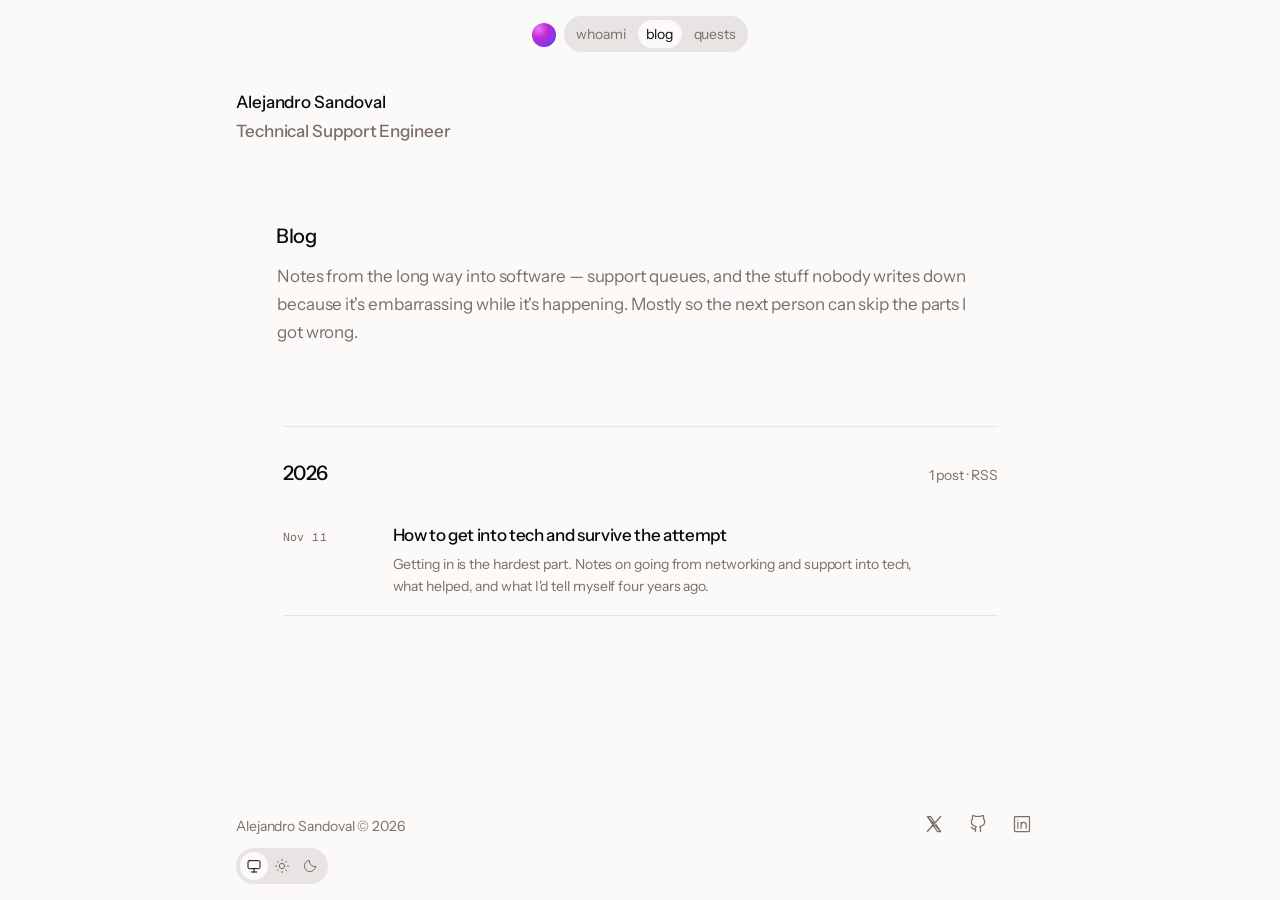
==== commit 003c9a79: "Add SEO/share metadata, sitemap, robots, RSS feed; rewrite home intro Co-Authored-By: Claude Sonnet " ====
--- a/blog.html
+++ b/blog.html
@@ -5,6 +5,15 @@
 <meta name="viewport" content="width=device-width, initial-scale=1">
 <title>Blog — Alejandro Sandoval</title>
 <meta name="description" content="Notes on getting into tech, and moving from support into software engineering.">
+<link rel="canonical" href="https://sandeval.dev/blog">
+<link rel="alternate" type="application/rss+xml" title="Alejandro Sandoval" href="/feed.xml">
+<meta property="og:site_name" content="Alejandro Sandoval">
+<meta property="og:type" content="website">
+<meta property="og:title" content="Blog — Alejandro Sandoval">
+<meta property="og:description" content="Notes on getting into tech, and moving from support into software engineering.">
+<meta property="og:url" content="https://sandeval.dev/blog">
+<meta property="og:image" content="https://sandeval.dev/assets/me.jpg">
+<meta name="twitter:card" content="summary">
 <link rel="preconnect" href="https://fonts.googleapis.com">
 <link rel="preconnect" href="https://fonts.gstatic.com" crossorigin>
 <link href="https://fonts.googleapis.com/css2?family=Instrument+Sans:ital,wght@0,400..700;1,400..700&family=Geist+Mono:wght@300..600&display=swap" rel="stylesheet">
@@ -40,7 +49,7 @@
   <section class="section" aria-labelledby="y2026">
     <div class="section-head">
       <h2 id="y2026">2026</h2>
-      <span class="section-meta">1 post</span>
+      <a class="section-meta" href="feed.xml">1 post · RSS</a>
     </div>
 
     <a class="post-row" href="post-how-to-get-into-tech.html">
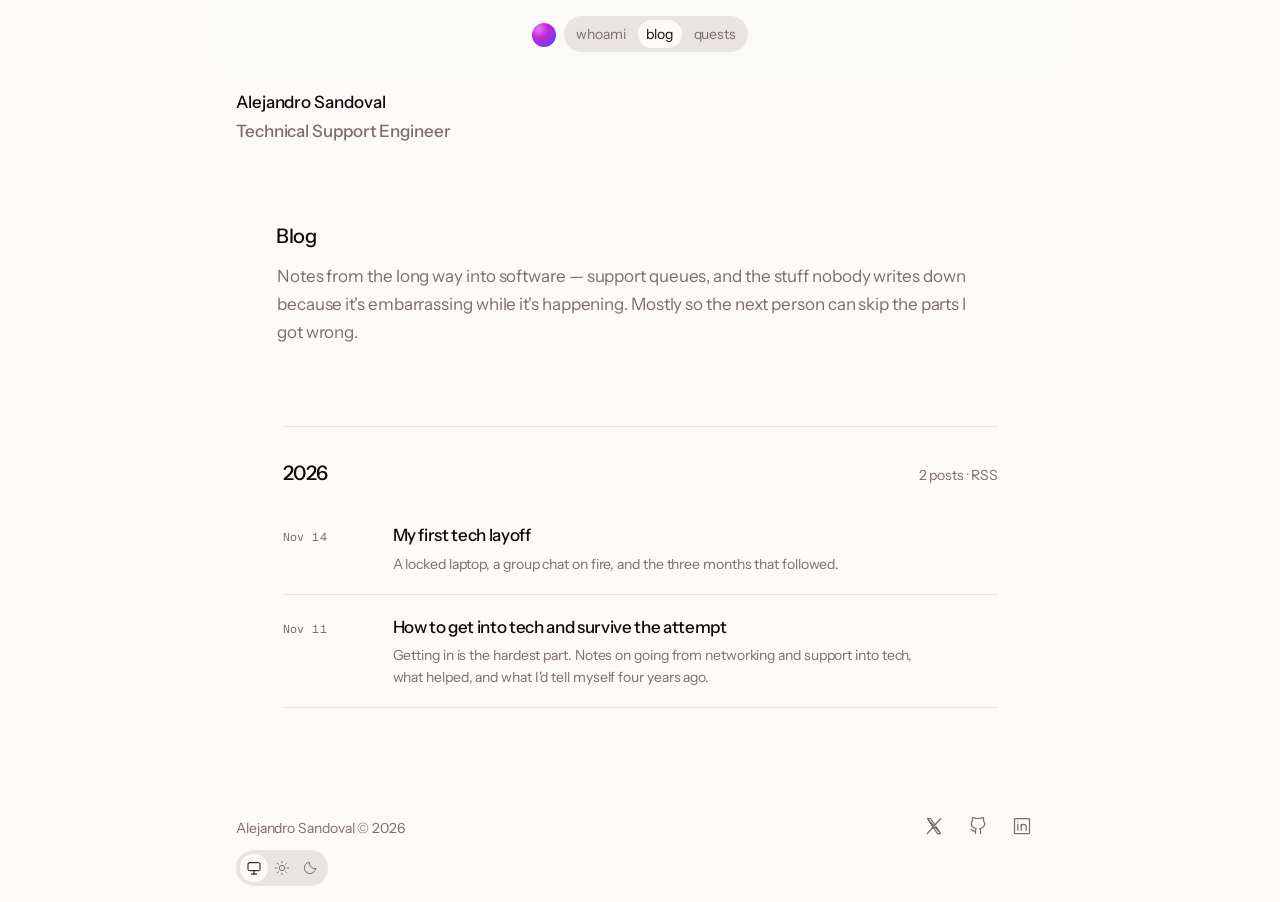
==== commit 52cb53d7: "Publish 'My first tech layoff' and link it from blog, home, feed, sitemap Co-Authored-By: Claude Opu" ====
--- a/blog.html
+++ b/blog.html
@@ -49,8 +49,16 @@
   <section class="section" aria-labelledby="y2026">
     <div class="section-head">
       <h2 id="y2026">2026</h2>
-      <a class="section-meta" href="feed.xml">1 post · RSS</a>
+      <a class="section-meta" href="feed.xml">2 posts · RSS</a>
     </div>
+
+    <a class="post-row" href="post-my-first-layoff.html">
+      <time datetime="2026-11-14">Nov 14</time>
+      <div>
+        <h3>My first tech layoff</h3>
+        <p>A locked laptop, a group chat on fire, and the three months that followed.</p>
+      </div>
+    </a>
 
     <a class="post-row" href="post-how-to-get-into-tech.html">
       <time datetime="2026-11-11">Nov 11</time>
